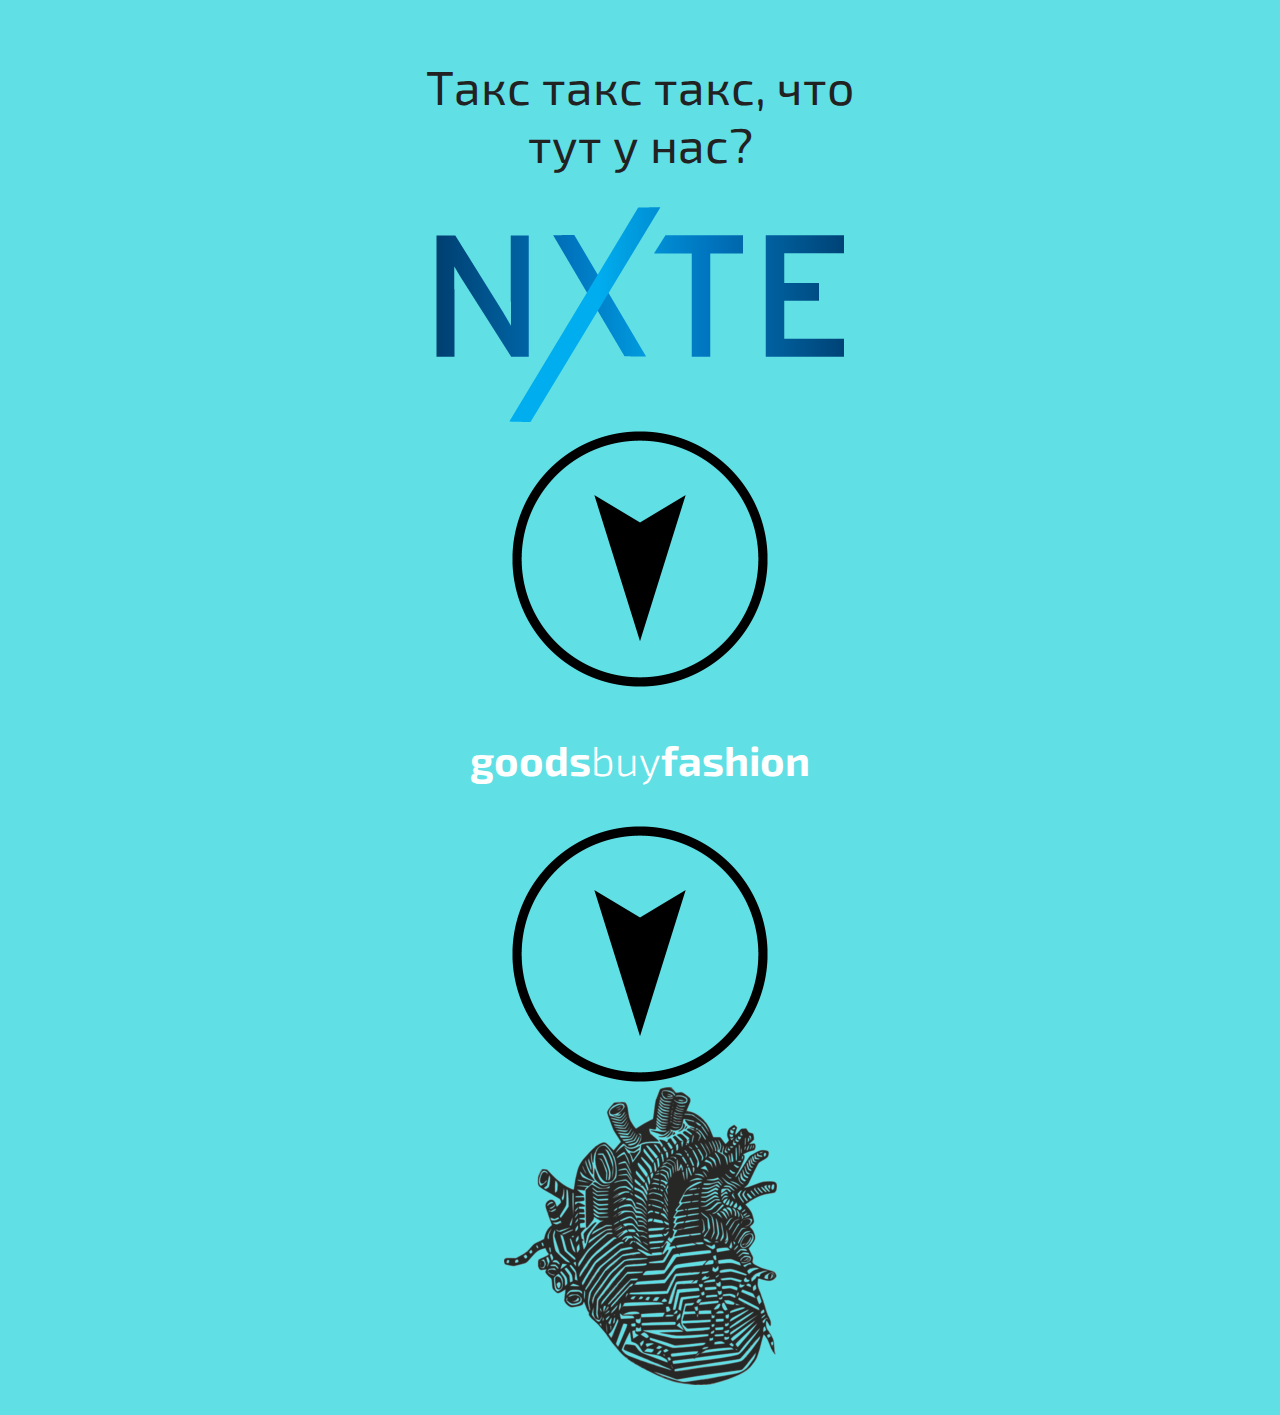
==== 8/index.html @ 57e86b3e "gide for my darling" ====
<!DOCTYPE html>
<html lang="en" class="no-js">
	<head>
		<meta http-equiv="content-type" content="text/html; charset=utf-8" />
		<meta http-equiv="X-UA-Compatible" content="IE=edge"> 
		<meta name="viewport" content="width=device-width, initial-scale=1"> 
		<title>One Year</title>
		<meta name="title" content="One Year">
		<link rel="shortcut icon" href="img/favicon.ico">
		<link rel="stylesheet" type="text/css" href="css/style.css" />
	</head>
	<body>
		<div class="wrapper">
			<h1>Такс такс такс, что тут у нас?</h1>
			<img src="img/nxte.png">
			<img src="img/down.png">
			<p class="goodbuy">goods<span>buy</span>fashion</p>
			<img src="img/down.png">
			<img src="img/heart.png">
		</div>
	</body>
</html>
---- 8/css/style.css ----
@import url(normalize.css);
@import url(https://fonts.googleapis.com/css?family=Exo+2:400,300,700&subset=latin,cyrillic-ext,cyrillic);
/* -------------------------------- 
  Primary style
----------------------------------s */
*, *::after, *::before {
  -webkit-box-sizing: border-box;
  -moz-box-sizing: border-box;
  box-sizing: border-box;
}

img{
  max-width: 100%;
}


body {
  font-size: 1.6rem;
  font-family: 'Exo 2', sans-serif;
  font-weight: 300;
  color: #222;
  background-color: #60DFE5;
  margin: 0;
}


.wrapper{
  width: 100%;
  margin: 0 auto;
  padding: 25px 20px;
  max-width: 500px;
  text-align: center;
}

h1{
  font-size: 3rem;
  text-align: center;
  font-weight: 400;
}

.goodbuy{
  font-weight: 700;
  font-size: 2.6rem;
  text-align: center;
  color: #fff;
}

.goodbuy span{
  font-weight: 300;
}
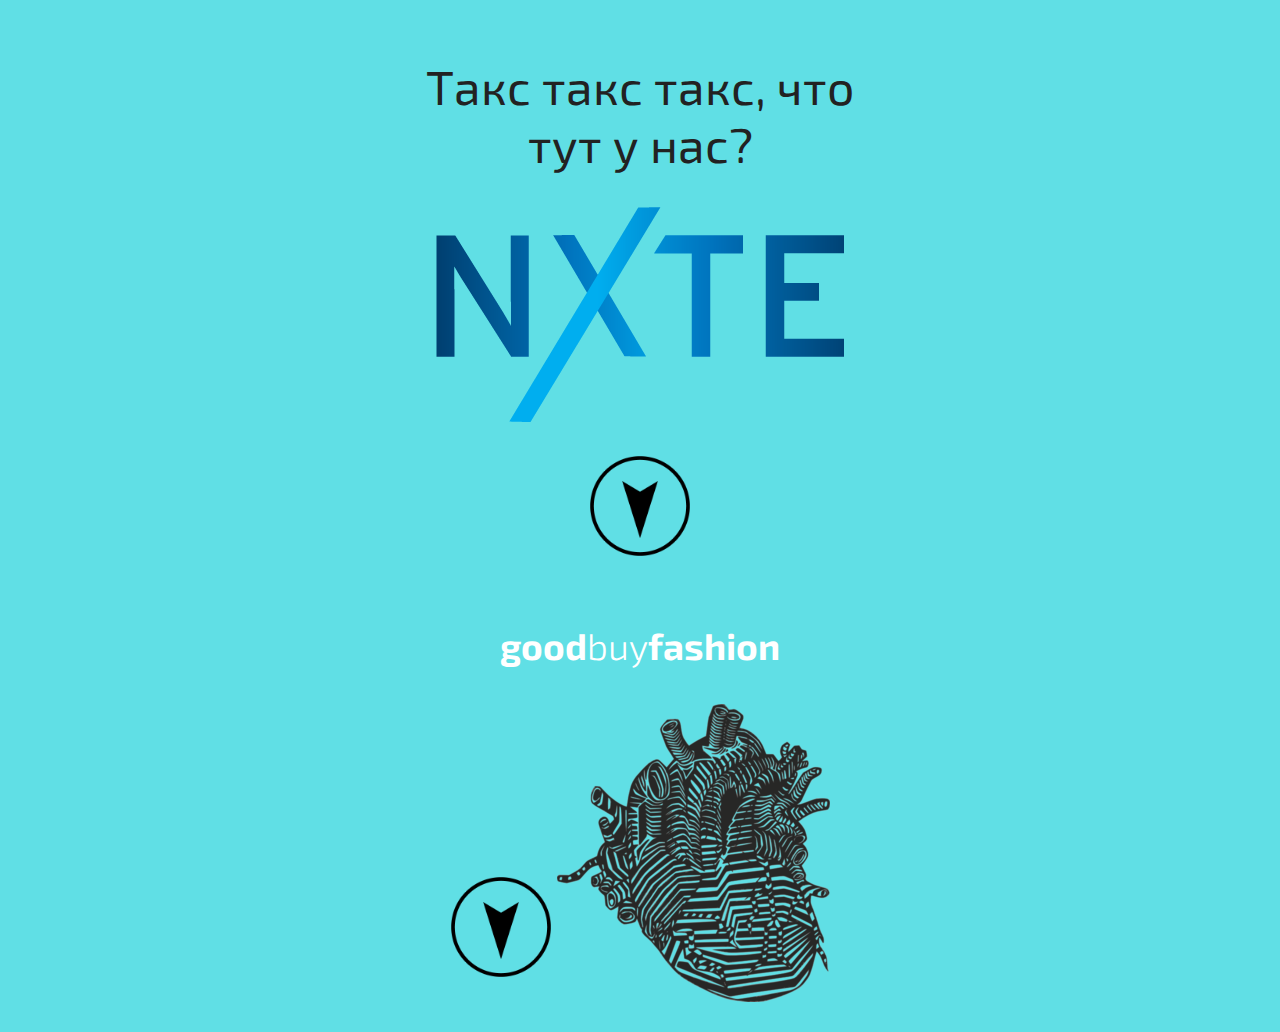
==== commit a57eb904: "gide small changes 3" ====
--- a/8/index.html
+++ b/8/index.html
@@ -13,9 +13,9 @@
 		<div class="wrapper">
 			<h1>Такс такс такс, что тут у нас?</h1>
 			<img src="img/nxte.png">
-			<img src="img/down.png">
-			<p class="goodbuy">goods<span>buy</span>fashion</p>
-			<img src="img/down.png">
+			<img src="img/down.png" class="down">
+			<p class="goodbuy">good<span>buy</span>fashion</p>
+			<img src="img/down.png" class="down">
 			<img src="img/heart.png">
 		</div>
 	</body>
--- a/8/css/style.css
+++ b/8/css/style.css
@@ -40,11 +40,16 @@
 
 .goodbuy{
   font-weight: 700;
-  font-size: 2.6rem;
+  font-size: 2.3rem;
   text-align: center;
   color: #fff;
 }
 
 .goodbuy span{
   font-weight: 300;
+}
+
+.down{
+  width: 100px;
+  margin: 25px 0;
 }